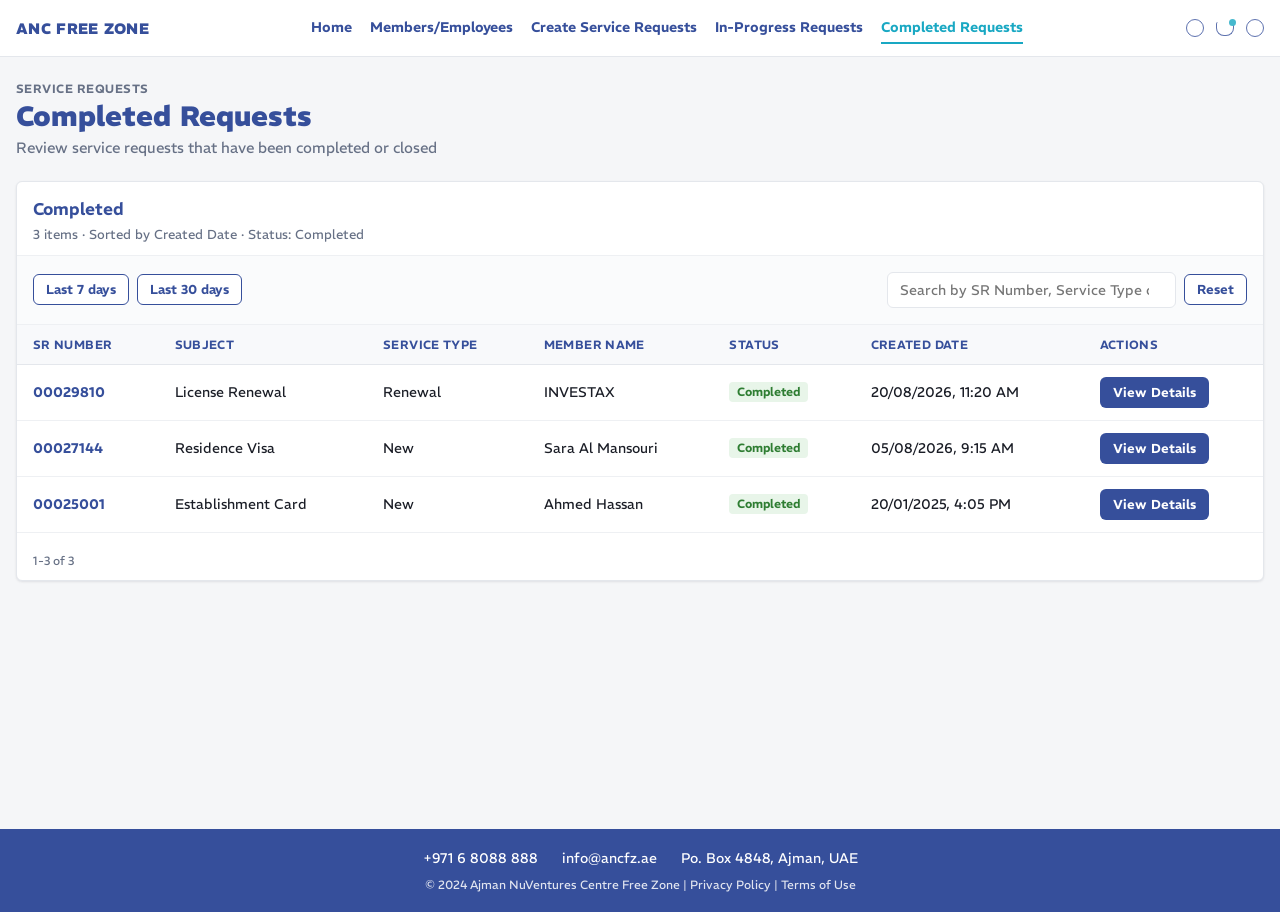
==== completed.html @ 97c5dba2 "Member,PendingSR,CompletedSR Added" ====
<!DOCTYPE html>
<html lang="en">
<head>
  <meta charset="UTF-8" />
  <meta name="viewport" content="width=device-width, initial-scale=1.0" />
  <title>ANC Direct Customer Portal — Completed Requests</title>
  <link rel="preconnect" href="https://fonts.googleapis.com" />
  <link rel="preconnect" href="https://fonts.gstatic.com" crossorigin />
  <link href="https://fonts.googleapis.com/css2?family=REM:wght@300;400;600;800&display=swap" rel="stylesheet" />
  <link rel="stylesheet" href="styles.css" />
</head>
<body class="list-page">
  <header class="portal-header">
    <div class="portal-header-inner">
      <div class="portal-logo">ANC FREE ZONE</div>
      <nav class="portal-nav">
        <a href="index.html">Home</a>
        <a href="members.html">Members/Employees</a>
        <a href="#">Create Service Requests</a>
        <a href="in-progress.html">In-Progress Requests</a>
        <a href="completed.html" class="active">Completed Requests</a>
      </nav>
      <div class="portal-utils">
        <span class="util-icon" title="Search" aria-label="Search"></span>
        <span class="util-icon util-bell has-dot" title="Notifications" aria-label="Notifications"></span>
        <span class="util-icon util-user" title="Profile" aria-label="Profile"></span>
      </div>
    </div>
  </header>

  <div class="account-home">
    <main class="dashboard">
      <div class="page-header">
        <div class="page-header-text">
          <p class="page-eyebrow">Service requests</p>
          <h1 class="page-title">Completed Requests</h1>
          <p class="page-subtitle">Review service requests that have been completed or closed</p>
        </div>
      </div>

      <section class="list-card">
        <div class="list-card-header">
          <div>
            <h2 class="section-heading">Completed</h2>
            <p class="list-meta" id="listMeta">0 items · Sorted by Created Date</p>
          </div>
        </div>

        <div class="list-toolbar">
          <div class="date-filters" role="group" aria-label="Date filters">
            <button type="button" class="btn btn-secondary btn-sm date-filter-btn" data-days="7">Last 7 days</button>
            <button type="button" class="btn btn-secondary btn-sm date-filter-btn" data-days="30">Last 30 days</button>
          </div>
          <div class="search-row">
            <input
              type="search"
              id="listSearch"
              class="search-input"
              placeholder="Search by SR Number, Service Type or Member"
              aria-label="Search completed requests"
            />
            <button type="button" class="btn btn-secondary btn-sm" id="btnReset">Reset</button>
          </div>
        </div>

        <div class="table-wrap">
          <table class="data-table">
            <thead>
              <tr>
                <th>SR Number</th>
                <th>Subject</th>
                <th>Service Type</th>
                <th>Member Name</th>
                <th>Status</th>
                <th>Created Date</th>
                <th>Actions</th>
              </tr>
            </thead>
            <tbody id="listBody"></tbody>
          </table>
        </div>
        <div class="table-pager" style="padding: 12px 16px;">
          <span class="table-footer" id="listCount"></span>
        </div>
      </section>
    </main>
  </div>

  <footer class="portal-footer">
    <div class="portal-footer-inner">
      <span>+971 6 8088 888</span>
      <span>info@ancfz.ae</span>
      <span>Po. Box 4848, Ajman, UAE</span>
    </div>
    <p class="portal-footer-copy">© 2024 Ajman NuVentures Centre Free Zone | Privacy Policy | Terms of Use</p>
  </footer>

  <script src="list-pages.js"></script>
  <script>
    initListPage('completed');
  </script>
</body>
</html>
---- styles.css ----
/* ANCFZ Account Home — plain CSS preview (not LWC) */

*,
*::before,
*::after {
  box-sizing: border-box;
}

:root {
  --ancfz-primary: #364F9B;
  --ancfz-secondary: #19A8C3;
  --ancfz-white: #ffffff;
  --ancfz-black: #000000;

  --ancfz-bg: #f5f6f8;
  --ancfz-surface: #ffffff;
  --ancfz-border: #e4e7ec;
  --ancfz-border-soft: #eef0f3;
  --ancfz-text: #1a1d26;
  --ancfz-text-muted: #667085;
  --ancfz-text-label: #475467;

  --ancfz-success: #2e7d32;
  --ancfz-warning: #b86e00;
  --ancfz-error: #c62828;
  --ancfz-info: #19A8C3;

  --ancfz-radius: 6px;
  --ancfz-shadow: 0 1px 2px rgba(16, 24, 40, 0.04), 0 1px 3px rgba(16, 24, 40, 0.06);
  --ancfz-space-xs: 4px;
  --ancfz-space-sm: 8px;
  --ancfz-space-md: 16px;
  --ancfz-space-lg: 24px;
  --ancfz-space-xl: 32px;
  --ancfz-transition: 0.2s ease;
  --ancfz-transition-slow: 0.35s cubic-bezier(0.4, 0, 0.2, 1);
}

html,
body {
  margin: 0;
  padding: 0;
  font-family: REM, 'Segoe UI', system-ui, sans-serif;
  color: var(--ancfz-text);
  background: var(--ancfz-bg);
}

/* ---------- Preview portal chrome ---------- */
.portal-header {
  background: var(--ancfz-white);
  border-bottom: 1px solid var(--ancfz-border);
  position: sticky;
  top: 0;
  z-index: 50;
}

.portal-header-inner {
  max-width: 1280px;
  margin: 0 auto;
  padding: 12px 16px;
  display: flex;
  align-items: center;
  justify-content: space-between;
  gap: 16px;
}

.portal-logo {
  font-weight: 800;
  font-size: 0.95rem;
  color: var(--ancfz-primary);
  letter-spacing: 0.02em;
  white-space: nowrap;
}

.portal-nav {
  display: flex;
  flex-wrap: wrap;
  gap: 4px 18px;
  justify-content: center;
}

.portal-nav a {
  text-decoration: none;
  color: var(--ancfz-primary);
  font-size: 0.875rem;
  font-weight: 600;
  padding: 6px 0;
  border-bottom: 2px solid transparent;
}

.portal-nav a.active,
.portal-nav a:hover {
  border-bottom-color: var(--ancfz-secondary);
  color: var(--ancfz-secondary);
}

.portal-utils {
  display: flex;
  gap: 12px;
  align-items: center;
}

.util-icon {
  width: 18px;
  height: 18px;
  border: 1.5px solid var(--ancfz-primary);
  border-radius: 50%;
  opacity: 0.8;
  position: relative;
  display: inline-block;
}

.util-bell {
  border-radius: 2px 2px 8px 8px;
  border-top: none;
  height: 14px;
  margin-top: 2px;
}

.util-user {
  border-radius: 50%;
}

.util-icon.has-dot::after {
  content: '';
  position: absolute;
  top: -3px;
  right: -3px;
  width: 7px;
  height: 7px;
  border-radius: 50%;
  background: var(--ancfz-secondary);
}

.portal-footer {
  background: var(--ancfz-primary);
  color: var(--ancfz-white);
  padding: 20px 16px;
  margin-top: 32px;
  text-align: center;
}

.portal-footer-inner {
  display: flex;
  flex-wrap: wrap;
  justify-content: center;
  gap: 8px 24px;
  font-size: 0.875rem;
  margin-bottom: 10px;
}

.portal-footer-copy {
  margin: 0;
  font-size: 0.75rem;
  opacity: 0.85;
}

/* ---------- Page ---------- */
.account-home {
  background-color: var(--ancfz-bg);
  min-height: calc(100vh - 160px);
}

.dashboard {
  max-width: 1280px;
  margin: 0 auto;
  padding: var(--ancfz-space-lg) var(--ancfz-space-md) var(--ancfz-space-xl);
}

.page-header {
  display: flex;
  justify-content: space-between;
  align-items: flex-start;
  gap: var(--ancfz-space-md);
  margin-bottom: var(--ancfz-space-lg);
  flex-wrap: wrap;
}

.page-eyebrow {
  margin: 0 0 var(--ancfz-space-xs);
  font-size: 0.75rem;
  font-weight: 600;
  letter-spacing: 0.04em;
  text-transform: uppercase;
  color: var(--ancfz-text-muted);
}

.page-title {
  margin: 0;
  font-size: 1.75rem;
  font-weight: 800;
  color: var(--ancfz-primary);
  line-height: 1.2;
}

.page-subtitle {
  margin: var(--ancfz-space-xs) 0 0;
  font-size: 0.9375rem;
  color: var(--ancfz-text-muted);
  font-weight: 400;
}

.page-header-actions {
  display: flex;
  align-items: center;
  gap: var(--ancfz-space-sm);
  flex-wrap: wrap;
}

.btn-trade-license {
  text-transform: uppercase;
  font-size: 0.75rem;
  letter-spacing: 0.03em;
  border-radius: 999px;
  padding: 8px 14px;
}

/* ---------- Buttons ---------- */
.btn {
  display: inline-flex;
  align-items: center;
  justify-content: center;
  gap: 6px;
  border-radius: var(--ancfz-radius);
  font-size: 0.875rem;
  font-weight: 600;
  padding: 10px 16px;
  cursor: pointer;
  border: 1px solid transparent;
  transition:
    background-color var(--ancfz-transition),
    border-color var(--ancfz-transition),
    color var(--ancfz-transition),
    box-shadow var(--ancfz-transition),
    transform var(--ancfz-transition);
  white-space: nowrap;
  font-family: inherit;
}

.btn:hover {
  transform: translateY(-1px);
}

.btn:active {
  transform: translateY(0);
}

.btn-primary {
  background-color: var(--ancfz-primary);
  color: var(--ancfz-white);
}

.btn-primary:hover {
  background-color: #2d4180;
  box-shadow: 0 4px 12px rgba(54, 79, 155, 0.25);
}

.btn-secondary {
  background-color: var(--ancfz-white);
  color: var(--ancfz-primary);
  border-color: var(--ancfz-primary);
}

.btn-secondary:hover {
  background-color: #f0f3fa;
  box-shadow: 0 2px 8px rgba(54, 79, 155, 0.12);
}

.btn-text {
  background: transparent;
  color: var(--ancfz-primary);
  padding: 4px 0;
  border: none;
  font-weight: 600;
}

.btn-text:hover {
  color: var(--ancfz-secondary);
}

.btn-sm {
  padding: 6px 12px;
  font-size: 0.8125rem;
}

/* ---------- Top grid ---------- */
.top-grid {
  display: grid;
  grid-template-columns: minmax(0, 1.4fr) minmax(280px, 0.85fr);
  gap: var(--ancfz-space-md);
  margin-bottom: var(--ancfz-space-lg);
  align-items: start;
}

.top-grid-main {
  display: flex;
  flex-direction: column;
  gap: var(--ancfz-space-md);
  min-width: 0;
}

/* ---------- Accordion ---------- */
.acc-section {
  background: var(--ancfz-surface);
  border: 1px solid var(--ancfz-border);
  border-radius: var(--ancfz-radius);
  box-shadow: var(--ancfz-shadow);
  overflow: hidden;
  transition: box-shadow var(--ancfz-transition), border-color var(--ancfz-transition);
}

.acc-section:hover {
  box-shadow: 0 2px 8px rgba(16, 24, 40, 0.08);
}

.acc-header {
  width: 100%;
  display: flex;
  align-items: center;
  justify-content: space-between;
  gap: var(--ancfz-space-sm);
  padding: 12px 16px;
  background: #f8f9fb;
  border: none;
  border-bottom: 1px solid transparent;
  cursor: pointer;
  text-align: left;
  font-family: inherit;
  transition: background-color var(--ancfz-transition), border-color var(--ancfz-transition);
}

.acc-header:hover {
  background: #f0f2f6;
}

.acc-section.is-open .acc-header {
  border-bottom-color: var(--ancfz-border-soft);
}

.acc-title {
  font-size: 0.9375rem;
  font-weight: 600;
  color: var(--ancfz-primary);
}

.acc-chevron {
  color: var(--ancfz-text-muted);
  font-size: 0.75rem;
  display: inline-block;
  transition: transform var(--ancfz-transition-slow);
}

.acc-section:not(.is-open) .acc-chevron {
  transform: rotate(-90deg);
}

/* Smooth open/close: single inner wrapper required (added by JS) */
.acc-body {
  display: grid;
  grid-template-rows: 0fr;
  transition: grid-template-rows var(--ancfz-transition-slow);
}

.acc-section.is-open .acc-body {
  grid-template-rows: 1fr;
}

.acc-body-inner {
  overflow: hidden;
  min-height: 0;
  opacity: 0;
  padding: 0 16px;
  transition:
    opacity 0.25s ease,
    padding var(--ancfz-transition-slow);
}

.acc-section.is-open .acc-body-inner {
  opacity: 1;
  padding: 4px 16px 16px;
}

@media (prefers-reduced-motion: reduce) {
  .acc-body,
  .acc-body-inner,
  .acc-chevron,
  .btn {
    transition: none !important;
  }
}

/* ---------- Fields ---------- */
.field-grid {
  display: grid;
  grid-template-columns: 1fr 1fr;
  gap: 0 32px;
}

.field-row {
  display: flex;
  align-items: baseline;
  justify-content: space-between;
  gap: 12px;
  padding: 10px 0;
  border-bottom: 1px solid var(--ancfz-border-soft);
  min-width: 0;
}

.field-label {
  font-size: 0.8125rem;
  color: var(--ancfz-text-label);
  font-weight: 400;
  flex-shrink: 0;
  max-width: 55%;
}

.field-value {
  font-size: 0.875rem;
  font-weight: 600;
  color: var(--ancfz-text);
  text-align: right;
  word-break: break-word;
}

.field-value.field-empty::after {
  content: '—';
  color: var(--ancfz-text-muted);
  font-weight: 400;
}

.field-balance {
  color: var(--ancfz-primary);
  font-size: 1rem;
  font-weight: 800;
}

.field-link {
  color: var(--ancfz-primary);
}

.ewallet-actions {
  display: flex;
  justify-content: flex-end;
  gap: var(--ancfz-space-sm);
  margin-top: var(--ancfz-space-md);
  padding-top: var(--ancfz-space-sm);
}

/* ---------- Status ---------- */
.status-badge {
  display: inline-block;
  font-size: 0.75rem;
  font-weight: 600;
  padding: 2px 8px;
  border-radius: 4px;
  line-height: 1.4;
}

.status-success {
  color: var(--ancfz-success);
  background: #e8f5e9;
}

.status-warning {
  color: var(--ancfz-warning);
  background: #fff8e6;
}

.status-error {
  color: var(--ancfz-error);
  background: #fdecea;
}

.status-info {
  color: #0d6b7c;
  background: #e6f7fa;
}

.status-primary {
  color: var(--ancfz-primary);
  background: #eef1f8;
}

/* ---------- Announcement ---------- */
.announce-card {
  background: var(--ancfz-surface);
  border: 1px solid var(--ancfz-border);
  border-radius: var(--ancfz-radius);
  box-shadow: var(--ancfz-shadow);
  display: flex;
  flex-direction: column;
  min-height: 200px;
}

.announce-header {
  padding: 12px 16px;
  background: #f8f9fb;
  border-bottom: 1px solid var(--ancfz-border-soft);
}

.announce-heading {
  margin: 0;
  font-size: 0.9375rem;
  font-weight: 600;
  color: var(--ancfz-primary);
}

.announce-body {
  padding: var(--ancfz-space-md);
  flex: 1;
}

.announce-title-row {
  display: flex;
  align-items: flex-start;
  gap: var(--ancfz-space-sm);
  margin-bottom: var(--ancfz-space-sm);
}

.announce-title {
  margin: 0;
  font-size: 0.9375rem;
  font-weight: 600;
  color: var(--ancfz-text);
  line-height: 1.35;
  flex: 1;
}

.new-tag {
  flex-shrink: 0;
  font-size: 0.625rem;
  font-weight: 700;
  letter-spacing: 0.04em;
  color: var(--ancfz-white);
  background: var(--ancfz-primary);
  padding: 2px 6px;
  border-radius: 3px;
}

.announce-summary {
  margin: 0 0 var(--ancfz-space-md);
  font-size: 0.8125rem;
  line-height: 1.5;
  color: var(--ancfz-text-muted);
}

/* ---------- Requests ---------- */
.requests-card {
  background: var(--ancfz-surface);
  border: 1px solid var(--ancfz-border);
  border-radius: var(--ancfz-radius);
  box-shadow: var(--ancfz-shadow);
  overflow: hidden;
}

.requests-header {
  padding: 14px 16px;
  border-bottom: 1px solid var(--ancfz-border-soft);
}

.section-heading {
  margin: 0;
  font-size: 1.0625rem;
  font-weight: 600;
  color: var(--ancfz-primary);
}

.requests-toolbar {
  display: flex;
  flex-wrap: wrap;
  justify-content: space-between;
  align-items: center;
  gap: var(--ancfz-space-md);
  padding: var(--ancfz-space-md);
  border-bottom: 1px solid var(--ancfz-border-soft);
}

.tabs {
  display: flex;
  gap: 0;
  border-bottom: 2px solid var(--ancfz-border);
}

.tab-btn {
  background: transparent;
  border: none;
  border-bottom: 2px solid transparent;
  margin-bottom: -2px;
  padding: 8px 14px;
  font-size: 0.875rem;
  font-weight: 600;
  color: var(--ancfz-text-muted);
  cursor: pointer;
  font-family: inherit;
}

.tab-btn.active {
  color: var(--ancfz-primary);
  border-bottom-color: var(--ancfz-primary);
}

.search-row {
  display: flex;
  align-items: center;
  gap: var(--ancfz-space-sm);
  min-width: 260px;
  flex: 1;
  max-width: 420px;
}

.search-input {
  flex: 1;
  height: 36px;
  padding: 0 12px;
  border: 1px solid var(--ancfz-border);
  border-radius: var(--ancfz-radius);
  font-family: inherit;
  font-size: 0.875rem;
  outline: none;
  background: var(--ancfz-white);
}

.search-input:focus {
  border-color: var(--ancfz-primary);
  box-shadow: 0 0 0 2px rgba(54, 79, 155, 0.15);
}

/* ---------- Table ---------- */
.table-wrap {
  overflow-x: auto;
}

.data-table {
  width: 100%;
  border-collapse: collapse;
  font-size: 0.875rem;
}

.data-table thead th {
  text-align: left;
  padding: 12px 16px;
  font-weight: 600;
  font-size: 0.75rem;
  text-transform: uppercase;
  letter-spacing: 0.03em;
  color: var(--ancfz-text-label);
  background: #f8f9fb;
  border-bottom: 1px solid var(--ancfz-border);
  white-space: nowrap;
}

.data-table tbody td {
  padding: 12px 16px;
  border-bottom: 1px solid var(--ancfz-border-soft);
  color: var(--ancfz-text);
  vertical-align: middle;
}

.data-table tbody tr:hover {
  background: #fafbfc;
}

.empty-cell {
  text-align: center;
  color: var(--ancfz-text-muted);
  padding: 32px 16px !important;
}

.empty-cell p {
  margin: 0;
}

/* ---------- Main content tabs (placement only — same brand tokens) ---------- */
.main-tabs {
  display: grid;
  grid-template-columns: repeat(3, 1fr);
  gap: 0;
  margin-bottom: var(--ancfz-space-md);
  background: var(--ancfz-surface);
  border-radius: var(--ancfz-radius) var(--ancfz-radius) 0 0;
  padding: 0;
  box-shadow: var(--ancfz-shadow);
  border: 1px solid var(--ancfz-border);
  border-bottom: 2px solid var(--ancfz-border);
}

.main-tab {
  background: transparent;
  border: none;
  border-bottom: 2px solid transparent;
  margin-bottom: -2px;
  padding: 14px 12px;
  font-size: 0.8125rem;
  font-weight: 600;
  letter-spacing: 0.02em;
  text-transform: uppercase;
  color: var(--ancfz-text-muted);
  cursor: pointer;
  font-family: inherit;
  text-align: center;
  width: 100%;
}

.main-tab.active {
  color: var(--ancfz-primary);
  border-bottom-color: var(--ancfz-secondary);
}

.main-tab-panel {
  display: none;
}

.main-tab-panel.is-active {
  display: block;
}

.tab-panel-stack {
  display: flex;
  flex-direction: column;
  gap: var(--ancfz-space-md);
}

.nested-acc {
  margin: var(--ancfz-space-md);
  box-shadow: none;
}

.nested-acc + .nested-acc {
  margin-top: 0;
}

.sr-filters {
  display: grid;
  grid-template-columns: 1.4fr 1fr 1fr;
  gap: var(--ancfz-space-md);
  margin-bottom: var(--ancfz-space-md);
}

.filter-field {
  display: flex;
  flex-direction: column;
  gap: 6px;
  min-width: 0;
}

.filter-field .search-input {
  width: 100%;
  flex: none;
}

.filter-select {
  height: 36px;
  padding: 0 10px;
  border: 1px solid var(--ancfz-border);
  border-radius: var(--ancfz-radius);
  font-family: inherit;
  font-size: 0.875rem;
  background: var(--ancfz-white);
  color: var(--ancfz-text);
  outline: none;
}

.filter-select:focus {
  border-color: var(--ancfz-primary);
  box-shadow: 0 0 0 2px rgba(54, 79, 155, 0.15);
}

.table-footer {
  margin: 8px 0 0;
  font-size: 0.75rem;
  color: var(--ancfz-text-muted);
}

.table-pager {
  display: flex;
  align-items: center;
  justify-content: space-between;
  gap: var(--ancfz-space-md);
  flex-wrap: wrap;
  margin-top: var(--ancfz-space-sm);
}

.table-pager .table-footer {
  margin: 0;
}

.pager-controls {
  display: flex;
  align-items: center;
  gap: var(--ancfz-space-sm);
}

.pager-page {
  font-size: 0.75rem;
  font-weight: 600;
  letter-spacing: 0.03em;
  text-transform: uppercase;
  color: var(--ancfz-text-muted);
}

.pager-controls .btn:disabled {
  opacity: 0.45;
  cursor: not-allowed;
}

.cell-ar {
  direction: rtl;
  text-align: right;
  font-family: 'Noto Naskh Arabic', REM, 'Segoe UI', sans-serif;
}

/* ---------- Responsive ---------- */
@media (max-width: 960px) {
  .portal-nav {
    display: none;
  }

  .top-grid {
    grid-template-columns: 1fr;
  }

  .field-grid {
    grid-template-columns: 1fr;
    gap: 0;
  }

  .sr-filters {
    grid-template-columns: 1fr;
  }
}

@media (max-width: 640px) {
  .dashboard {
    padding: var(--ancfz-space-md) var(--ancfz-space-sm) var(--ancfz-space-lg);
  }

  .page-title {
    font-size: 1.375rem;
  }

  .page-header {
    flex-direction: column;
    align-items: stretch;
  }

  .page-header .btn-primary {
    width: auto;
  }

  .page-header-actions {
    width: 100%;
  }

  .page-header-actions .btn {
    flex: 1;
  }

  .main-tab {
    flex: 1;
    padding: 12px 6px;
    font-size: 0.625rem;
    text-align: center;
  }

  .requests-toolbar {
    flex-direction: column;
    align-items: stretch;
  }

  .search-row {
    max-width: none;
  }

  .nested-acc {
    margin: var(--ancfz-space-sm);
  }

  .data-table thead {
    display: none;
  }

  .data-table tbody tr {
    display: block;
    padding: 12px 0;
    border-bottom: 1px solid var(--ancfz-border);
  }

  .data-table tbody td {
    display: flex;
    justify-content: space-between;
    gap: 12px;
    padding: 6px 16px;
    border-bottom: none;
  }

  .data-table tbody td::before {
    content: attr(data-label);
    font-weight: 600;
    font-size: 0.75rem;
    color: var(--ancfz-text-muted);
    text-transform: uppercase;
  }
}

/* ---------- List pages (Members / In-Progress / Completed) ---------- */
.list-page .dashboard {
  padding-top: var(--ancfz-space-lg);
}

.list-card {
  background: var(--ancfz-surface);
  border: 1px solid var(--ancfz-border);
  border-radius: var(--ancfz-radius);
  box-shadow: var(--ancfz-shadow);
  overflow: hidden;
}

.list-card-header {
  display: flex;
  flex-wrap: wrap;
  align-items: flex-start;
  justify-content: space-between;
  gap: var(--ancfz-space-md);
  padding: 16px 16px 12px;
  border-bottom: 1px solid var(--ancfz-border-soft);
}

.list-meta {
  margin: 6px 0 0;
  font-size: 0.8125rem;
  color: var(--ancfz-text-muted);
}

.list-toolbar {
  display: flex;
  flex-wrap: wrap;
  align-items: center;
  justify-content: space-between;
  gap: var(--ancfz-space-md);
  padding: var(--ancfz-space-md);
  border-bottom: 1px solid var(--ancfz-border-soft);
  background: #fafbfc;
}

.date-filters {
  display: flex;
  flex-wrap: wrap;
  gap: var(--ancfz-space-sm);
}

.date-filter-btn.is-active {
  background-color: var(--ancfz-primary);
  color: var(--ancfz-white);
  border-color: var(--ancfz-primary);
}

.date-filter-btn.is-active:hover {
  background-color: #2d4180;
  color: var(--ancfz-white);
}

.role-filter-btn.is-active {
  background-color: var(--ancfz-primary);
  color: var(--ancfz-white);
  border-color: var(--ancfz-primary);
}

.role-filter-btn.is-active:hover {
  background-color: #2d4180;
  color: var(--ancfz-white);
}

.list-toolbar .search-row {
  max-width: 360px;
  margin-left: auto;
}

.list-card .data-table thead th {
  background: #f8f9fb;
  color: var(--ancfz-primary);
}

.list-card .data-table tbody td .field-link {
  font-weight: 600;
  text-decoration: none;
  cursor: pointer;
}

.list-card .data-table tbody td .field-link:hover {
  color: var(--ancfz-secondary);
}

.row-action {
  background: transparent;
  border: 1px solid var(--ancfz-border);
  color: var(--ancfz-primary);
  width: 28px;
  height: 28px;
  border-radius: var(--ancfz-radius);
  cursor: pointer;
  font-size: 0.875rem;
  line-height: 1;
  transition: background-color var(--ancfz-transition), border-color var(--ancfz-transition);
}

.row-action:hover {
  background: #f0f3fa;
  border-color: var(--ancfz-primary);
}

.col-index {
  width: 48px;
  color: var(--ancfz-text-muted);
  font-weight: 600;
}

@media (max-width: 640px) {
  .list-toolbar .search-row {
    max-width: none;
    width: 100%;
    margin-left: 0;
  }
}
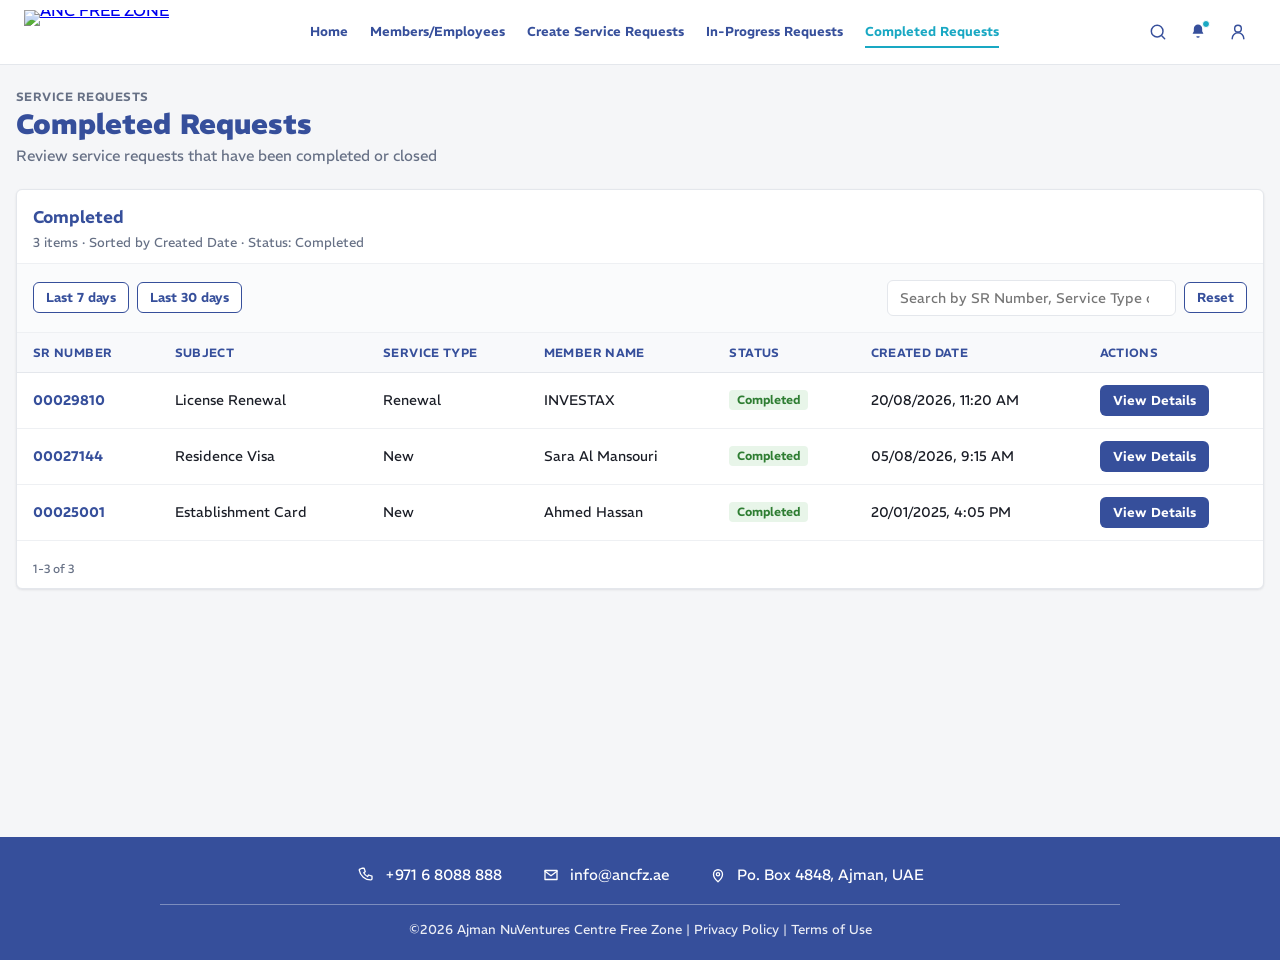
==== commit 35ce16b2: "Updated Suggested Changes By Muni V1" ====
--- a/completed.html
+++ b/completed.html
@@ -11,19 +11,34 @@
 </head>
 <body class="list-page">
   <header class="portal-header">
-    <div class="portal-header-inner">
-      <div class="portal-logo">ANC FREE ZONE</div>
-      <nav class="portal-nav">
-        <a href="index.html">Home</a>
-        <a href="members.html">Members/Employees</a>
-        <a href="#">Create Service Requests</a>
-        <a href="in-progress.html">In-Progress Requests</a>
-        <a href="completed.html" class="active">Completed Requests</a>
-      </nav>
-      <div class="portal-utils">
-        <span class="util-icon" title="Search" aria-label="Search"></span>
-        <span class="util-icon util-bell has-dot" title="Notifications" aria-label="Notifications"></span>
-        <span class="util-icon util-user" title="Profile" aria-label="Profile"></span>
+    <div class="portal-header-top">
+      <div class="portal-header-inner">
+        <a href="index.html" class="portal-logo-link" aria-label="ANC FREE ZONE Home">
+          <img
+            src="https://ancfz.ae/wp-content/uploads/2024/10/ANCFZ_Logo_EN-2-2048x727.webp"
+            alt="ANC FREE ZONE"
+            class="portal-logo-img"
+          />
+        </a>
+        <nav class="portal-nav" aria-label="Main navigation">
+          <a href="index.html">Home</a>
+          <a href="members.html">Members/Employees</a>
+          <a href="#">Create Service Requests</a>
+          <a href="in-progress.html">In-Progress Requests</a>
+          <a href="completed.html" class="active">Completed Requests</a>
+        </nav>
+        <div class="portal-utils">
+          <button type="button" class="util-btn" aria-label="Search">
+            <svg viewBox="0 0 24 24" aria-hidden="true"><circle cx="11" cy="11" r="7"></circle><path d="M20 20l-3.5-3.5"></path></svg>
+          </button>
+          <button type="button" class="util-btn util-btn-bell" aria-label="Notifications">
+            <svg viewBox="0 0 24 24" aria-hidden="true"><path d="M12 3a5 5 0 0 0-5 5v3.1L5.5 14h13L17 11.1V8a5 5 0 0 0-5-5z"></path><path d="M10 17a2 2 0 0 0 4 0"></path></svg>
+            <span class="util-dot" aria-hidden="true"></span>
+          </button>
+          <button type="button" class="util-btn" aria-label="Profile">
+            <svg viewBox="0 0 24 24" aria-hidden="true"><circle cx="12" cy="8" r="4"></circle><path d="M5 20a7 7 0 0 1 14 0"></path></svg>
+          </button>
+        </div>
       </div>
     </div>
   </header>
@@ -88,11 +103,25 @@
 
   <footer class="portal-footer">
     <div class="portal-footer-inner">
-      <span>+971 6 8088 888</span>
-      <span>info@ancfz.ae</span>
-      <span>Po. Box 4848, Ajman, UAE</span>
+      <div class="portal-footer-item">
+        <svg viewBox="0 0 24 24" aria-hidden="true"><path d="M6.5 3h3l1.5 4.5-2 1.5a11 11 0 0 0 5 5l1.5-2L20 13.5V17a1.5 1.5 0 0 1-1.5 1.5A15.5 15.5 0 0 1 3 5.5 1.5 1.5 0 0 1 4.5 4L6.5 3z"></path></svg>
+        <span>+971 6 8088 888</span>
+      </div>
+      <div class="portal-footer-item">
+        <svg viewBox="0 0 24 24" aria-hidden="true"><path d="M4 6h16v12H4z"></path><path d="M4 7l8 6 8-6"></path></svg>
+        <span>info@ancfz.ae</span>
+      </div>
+      <div class="portal-footer-item">
+        <svg viewBox="0 0 24 24" aria-hidden="true"><path d="M12 21s6-5.2 6-10a6 6 0 1 0-12 0c0 4.8 6 10 6 10z"></path><circle cx="12" cy="11" r="2.2"></circle></svg>
+        <span>Po. Box 4848, Ajman, UAE</span>
+      </div>
     </div>
-    <p class="portal-footer-copy">© 2024 Ajman NuVentures Centre Free Zone | Privacy Policy | Terms of Use</p>
+    <div class="portal-footer-divider" aria-hidden="true"></div>
+    <p class="portal-footer-copy">
+      ©2026 Ajman NuVentures Centre Free Zone |
+      <a href="#">Privacy Policy</a> |
+      <a href="#">Terms of Use</a>
+    </p>
   </footer>
 
   <script src="list-pages.js"></script>
--- a/styles.css
+++ b/styles.css
@@ -48,94 +48,115 @@
 /* ---------- Preview portal chrome ---------- */
 .portal-header {
   background: var(--ancfz-white);
-  border-bottom: 1px solid var(--ancfz-border);
   position: sticky;
   top: 0;
   z-index: 50;
 }
 
+.portal-header-top {
+  border-bottom: 1px solid var(--ancfz-border);
+}
+
 .portal-header-inner {
-  max-width: 1280px;
+  max-width: 1400px;
   margin: 0 auto;
-  padding: 12px 16px;
-  display: flex;
+  padding: 10px 24px;
+  display: grid;
+  grid-template-columns: auto 1fr auto;
   align-items: center;
-  justify-content: space-between;
-  gap: 16px;
-}
-
-.portal-logo {
-  font-weight: 800;
-  font-size: 0.95rem;
-  color: var(--ancfz-primary);
-  letter-spacing: 0.02em;
-  white-space: nowrap;
+  gap: 20px;
+}
+
+.portal-logo-link {
+  display: block;
+  flex-shrink: 0;
+  line-height: 0;
+}
+
+.portal-logo-img {
+  height: 44px;
+  width: auto;
+  display: block;
 }
 
 .portal-nav {
   display: flex;
   flex-wrap: wrap;
-  gap: 4px 18px;
+  gap: 4px 22px;
   justify-content: center;
 }
 
 .portal-nav a {
   text-decoration: none;
   color: var(--ancfz-primary);
-  font-size: 0.875rem;
+  font-size: 0.8125rem;
   font-weight: 600;
   padding: 6px 0;
+  white-space: nowrap;
   border-bottom: 2px solid transparent;
 }
 
 .portal-nav a.active,
 .portal-nav a:hover {
+  color: var(--ancfz-secondary);
   border-bottom-color: var(--ancfz-secondary);
-  color: var(--ancfz-secondary);
 }
 
 .portal-utils {
   display: flex;
-  gap: 12px;
+  gap: 4px;
   align-items: center;
-}
-
-.util-icon {
-  width: 18px;
-  height: 18px;
-  border: 1.5px solid var(--ancfz-primary);
+  justify-content: flex-end;
+}
+
+.util-btn {
+  background: transparent;
+  border: none;
+  padding: 8px;
+  cursor: pointer;
+  color: var(--ancfz-primary);
+  position: relative;
+  display: inline-flex;
+  align-items: center;
+  justify-content: center;
   border-radius: 50%;
-  opacity: 0.8;
-  position: relative;
-  display: inline-block;
-}
-
-.util-bell {
-  border-radius: 2px 2px 8px 8px;
-  border-top: none;
-  height: 14px;
-  margin-top: 2px;
-}
-
-.util-user {
-  border-radius: 50%;
-}
-
-.util-icon.has-dot::after {
-  content: '';
+  transition: background-color var(--ancfz-transition);
+}
+
+.util-btn:hover {
+  background: rgba(54, 79, 155, 0.06);
+}
+
+.util-btn svg {
+  width: 20px;
+  height: 20px;
+  stroke: currentColor;
+  fill: none;
+  stroke-width: 1.75;
+  stroke-linecap: round;
+  stroke-linejoin: round;
+}
+
+.util-btn-bell svg {
+  fill: currentColor;
+  stroke: none;
+}
+
+.util-dot {
   position: absolute;
-  top: -3px;
-  right: -3px;
-  width: 7px;
-  height: 7px;
+  top: 6px;
+  right: 6px;
+  width: 8px;
+  height: 8px;
   border-radius: 50%;
   background: var(--ancfz-secondary);
+  border: 1.5px solid var(--ancfz-white);
 }
 
 .portal-footer {
   background: var(--ancfz-primary);
   color: var(--ancfz-white);
-  padding: 20px 16px;
+  padding: 28px 24px 22px;
   margin-top: 32px;
   text-align: center;
 }
@@ -144,15 +165,50 @@
   display: flex;
   flex-wrap: wrap;
   justify-content: center;
-  gap: 8px 24px;
-  font-size: 0.875rem;
-  margin-bottom: 10px;
+  align-items: center;
+  gap: 12px 40px;
+  margin-bottom: 20px;
+}
+
+.portal-footer-item {
+  display: inline-flex;
+  align-items: center;
+  gap: 10px;
+  font-size: 0.9375rem;
+  font-weight: 400;
+}
+
+.portal-footer-item svg {
+  width: 18px;
+  height: 18px;
+  stroke: currentColor;
+  fill: none;
+  stroke-width: 1.75;
+  stroke-linecap: round;
+  stroke-linejoin: round;
+  flex-shrink: 0;
+}
+
+.portal-footer-divider {
+  max-width: 960px;
+  margin: 0 auto 16px;
+  height: 1px;
+  background: rgba(255, 255, 255, 0.35);
 }
 
 .portal-footer-copy {
   margin: 0;
-  font-size: 0.75rem;
-  opacity: 0.85;
+  font-size: 0.8125rem;
+  opacity: 0.9;
+}
+
+.portal-footer-copy a {
+  color: inherit;
+  text-decoration: none;
+}
+
+.portal-footer-copy a:hover {
+  text-decoration: underline;
 }
 
 /* ---------- Page ---------- */
@@ -162,7 +218,7 @@
 }
 
 .dashboard {
-  max-width: 1280px;
+  max-width: 1350px;
   margin: 0 auto;
   padding: var(--ancfz-space-lg) var(--ancfz-space-md) var(--ancfz-space-xl);
 }
@@ -299,6 +355,46 @@
   min-width: 0;
 }
 
+.top-grid-side {
+  display: flex;
+  flex-direction: column;
+  gap: var(--ancfz-space-md);
+  min-width: 0;
+  align-self: stretch;
+}
+
+.top-grid-side > .announce-card {
+  flex-shrink: 0;
+}
+
+.top-grid-side > .side-cards-row {
+  flex: 1;
+  min-height: 0;
+}
+
+/* ---------- Static overview cards (always open) ---------- */
+.static-card {
+  background: var(--ancfz-surface);
+  border: 1px solid var(--ancfz-border);
+  border-radius: var(--ancfz-radius);
+  box-shadow: var(--ancfz-shadow);
+  overflow: hidden;
+}
+
+.static-card-header {
+  padding: 12px 16px;
+  background: #f8f9fb;
+  border-bottom: 1px solid var(--ancfz-border-soft);
+}
+
+.static-card-header .acc-title {
+  margin: 0;
+}
+
+.static-card-body {
+  padding: 4px 16px 16px;
+}
+
 /* ---------- Accordion ---------- */
 .acc-section {
   background: var(--ancfz-surface);
@@ -542,6 +638,176 @@
   font-size: 0.8125rem;
   line-height: 1.5;
   color: var(--ancfz-text-muted);
+}
+
+/* ---------- Side row: Manager + Employees ---------- */
+.side-cards-row {
+  display: grid;
+  grid-template-columns: minmax(0, 1.35fr) minmax(110px, 0.75fr);
+  gap: var(--ancfz-space-sm);
+  align-items: stretch;
+}
+
+.side-cards-row > .manager-id-card,
+.side-cards-row > .employees-card {
+  height: 100%;
+  min-height: 100%;
+}
+
+/* ---------- Authorized Manager ID card ---------- */
+.manager-id-card {
+  background: var(--ancfz-surface);
+  border: 1px solid var(--ancfz-border);
+  border-radius: 10px;
+  box-shadow: var(--ancfz-shadow);
+  overflow: hidden;
+  display: flex;
+  flex-direction: column;
+  min-width: 0;
+  max-width: 100%;
+}
+
+.manager-id-band,
+.employees-card-header {
+  display: flex;
+  align-items: center;
+  justify-content: flex-start;
+  gap: 8px;
+  min-height: 36px;
+  padding: 8px 10px;
+  background: var(--ancfz-primary);
+  color: var(--ancfz-white);
+  box-sizing: border-box;
+}
+
+.manager-id-org,
+.employees-card-header .announce-heading {
+  margin: 0;
+  font-size: 0.625rem;
+  font-weight: 700;
+  letter-spacing: 0.05em;
+  text-transform: uppercase;
+  color: var(--ancfz-white);
+}
+
+.manager-id-type {
+  font-size: 0.6875rem;
+  font-weight: 600;
+  opacity: 0.95;
+  letter-spacing: 0.02em;
+}
+
+.manager-id-body {
+  display: flex;
+  flex-direction: column;
+  gap: 0;
+  padding: 10px 12px 12px;
+  flex: 1;
+  background: linear-gradient(180deg, #f7f9fc 0%, var(--ancfz-white) 48%);
+}
+
+.manager-id-fields {
+  flex: 1;
+  width: 100%;
+  min-width: 0;
+  display: flex;
+  flex-direction: column;
+  justify-content: space-evenly;
+  gap: 0;
+}
+
+.manager-id-row {
+  display: flex;
+  flex-direction: column;
+  gap: 1px;
+  padding-bottom: 5px;
+  border-bottom: 1px solid var(--ancfz-border-soft);
+}
+
+.manager-id-row:last-child {
+  border-bottom: none;
+  padding-bottom: 0;
+}
+
+.manager-id-label {
+  font-size: 0.625rem;
+  font-weight: 600;
+  letter-spacing: 0.03em;
+  text-transform: uppercase;
+  color: var(--ancfz-text-muted);
+}
+
+.manager-id-value {
+  font-size: 0.75rem;
+  font-weight: 600;
+  color: var(--ancfz-text);
+  word-break: break-word;
+  text-decoration: none;
+  line-height: 1.3;
+}
+
+a.manager-id-value:hover {
+  color: var(--ancfz-secondary);
+}
+
+.manager-id-footer {
+  padding: 8px 14px;
+  border-top: 1px dashed var(--ancfz-border);
+  background: #f8f9fb;
+  font-size: 0.6875rem;
+  color: var(--ancfz-text-muted);
+  letter-spacing: 0.02em;
+}
+
+/* ---------- Number Of Employees card ---------- */
+.employees-card {
+  background: var(--ancfz-surface);
+  border: 1px solid var(--ancfz-border);
+  border-radius: 10px;
+  box-shadow: var(--ancfz-shadow);
+  overflow: hidden;
+  display: flex;
+  flex-direction: column;
+  min-width: 0;
+}
+
+.employees-card-body {
+  flex: 1;
+  display: flex;
+  flex-direction: column;
+  align-items: center;
+  justify-content: center;
+  gap: 6px;
+  padding: 16px 10px;
+  text-align: center;
+  background: linear-gradient(180deg, #f7f9fc 0%, var(--ancfz-white) 60%);
+}
+
+.employees-count {
+  font-size: 5rem;
+  font-weight: 800;
+  color: var(--ancfz-primary);
+  line-height: 1;
+}
+
+.employees-label {
+  font-size: 1rem;
+  font-weight: 600;
+  letter-spacing: 0.03em;
+  text-transform: uppercase;
+  color: var(--ancfz-text-muted);
+}
+
+@media (max-width: 960px) {
+  .side-cards-row {
+    grid-template-columns: 1fr;
+  }
+
+  .side-cards-row > .manager-id-card,
+  .side-cards-row > .employees-card {
+    height: auto;
+    min-height: 0;
+  }
 }
 
 /* ---------- Requests ---------- */
@@ -684,6 +950,149 @@
   border-bottom: 2px solid var(--ancfz-border);
 }
 
+/* ---------- Package & Visa Quota blocks ---------- */
+.quota-section {
+  margin-bottom: var(--ancfz-space-lg);
+}
+
+.quota-section-header {
+  margin-bottom: var(--ancfz-space-md);
+}
+
+.quota-section-header .list-meta {
+  margin-top: 4px;
+}
+
+.quota-grid {
+  display: grid;
+  grid-template-columns: repeat(6, minmax(0, 1fr));
+  gap: var(--ancfz-space-md);
+}
+
+.quota-card {
+  background: var(--ancfz-surface);
+  border: 1px solid var(--ancfz-border);
+  border-radius: var(--ancfz-radius);
+  box-shadow: var(--ancfz-shadow);
+  overflow: hidden;
+  display: flex;
+  flex-direction: column;
+  transition: box-shadow var(--ancfz-transition), transform var(--ancfz-transition);
+  grid-column: span 2; /* default: 3 per row on 6-col grid */
+}
+
+.quota-card--package,
+.quota-card--core {
+  grid-column: span 3; /* 2 per row */
+}
+
+.quota-card:hover {
+  box-shadow: 0 2px 10px rgba(16, 24, 40, 0.08);
+  transform: translateY(-1px);
+}
+
+.quota-card-title {
+  margin: 0;
+  padding: 10px 14px;
+  font-size: 0.8125rem;
+  font-weight: 600;
+  color: var(--ancfz-primary);
+  background: #f8f9fb;
+  border-bottom: 1px solid var(--ancfz-border-soft);
+}
+
+.quota-card-body {
+  padding: 12px 14px 14px;
+  display: flex;
+  flex-direction: column;
+  gap: 10px;
+  flex: 1;
+}
+
+.quota-card-body--trio {
+  display: grid;
+  grid-template-columns: repeat(3, minmax(0, 1fr));
+  gap: 8px;
+}
+
+.quota-metric {
+  display: flex;
+  flex-direction: column;
+  gap: 4px;
+  min-width: 0;
+}
+
+.quota-card-body--trio .quota-metric {
+  text-align: center;
+  padding: 8px 4px;
+  background: #fafbfc;
+  border: 1px solid var(--ancfz-border-soft);
+  border-radius: 4px;
+}
+
+.quota-label {
+  font-size: 0.6875rem;
+  font-weight: 600;
+  letter-spacing: 0.02em;
+  text-transform: uppercase;
+  color: var(--ancfz-text-muted);
+  line-height: 1.3;
+}
+
+.quota-value {
+  font-size: 0.9375rem;
+  font-weight: 700;
+  color: var(--ancfz-text);
+  word-break: break-word;
+}
+
+.quota-value--balance {
+  color: var(--ancfz-primary);
+}
+
+.quota-value--empty {
+  color: var(--ancfz-text-muted);
+  font-weight: 500;
+}
+
+.quota-card-body:not(.quota-card-body--trio) .quota-metric {
+  padding-bottom: 8px;
+  border-bottom: 1px solid var(--ancfz-border-soft);
+}
+
+.quota-card-body:not(.quota-card-body--trio) .quota-metric:last-child {
+  padding-bottom: 0;
+  border-bottom: none;
+}
+
+@media (max-width: 1100px) {
+  .quota-grid {
+    grid-template-columns: repeat(2, minmax(0, 1fr));
+  }
+
+  .quota-card,
+  .quota-card--package,
+  .quota-card--core {
+    grid-column: span 1;
+  }
+}
+
+@media (max-width: 640px) {
+  .quota-grid {
+    grid-template-columns: 1fr;
+  }
+
+  .quota-card,
+  .quota-card--package,
+  .quota-card--core {
+    grid-column: auto;
+  }
+
+  .quota-card-body--trio {
+    grid-template-columns: 1fr;
+  }
+}
+
 .main-tab {
   background: transparent;
   border: none;
